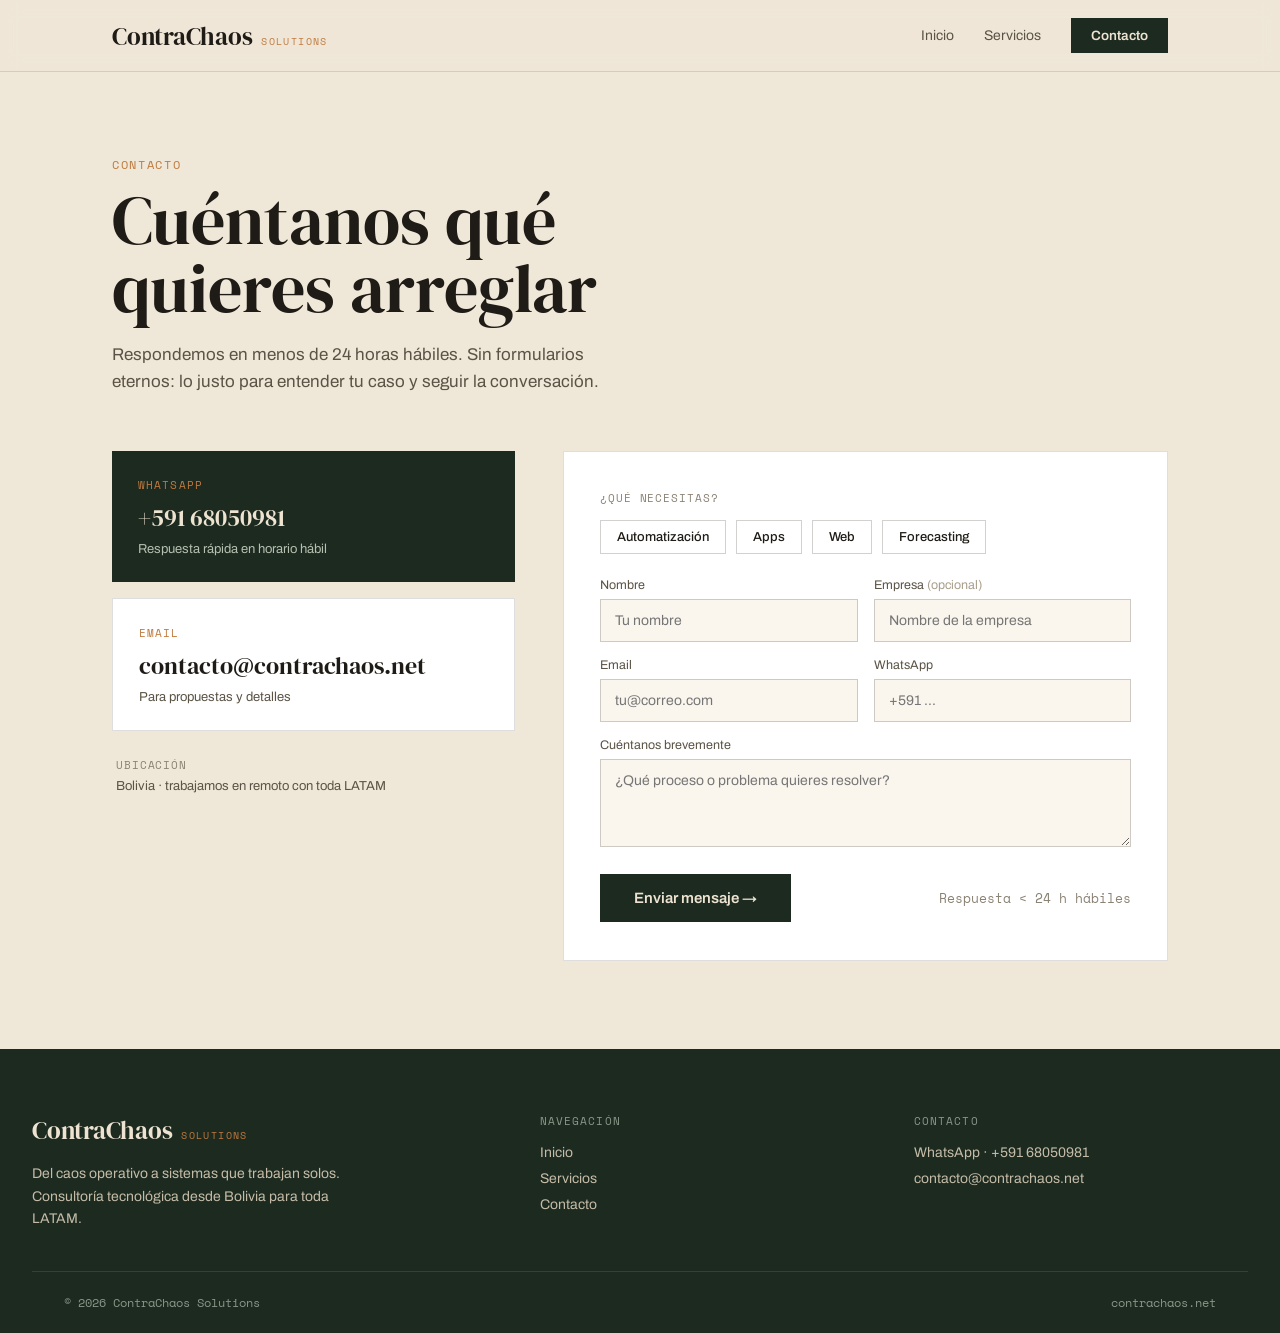
==== contacto/index.html @ bf6b0fed "Build sitio multi-página v2 desde diseño aprobado Convierte el archivo de referencia de Design en 7 " ====
<!DOCTYPE html>
<html lang="es">
<head>
  <meta charset="UTF-8">
  <meta name="viewport" content="width=device-width, initial-scale=1.0">
  <title>Contacto — ContraChaos Solutions</title>
  <meta name="description" content="Cuéntanos qué quieres arreglar. Respondemos en menos de 24 horas hábiles.">
  <link rel="preconnect" href="https://fonts.googleapis.com">
  <link rel="preconnect" href="https://fonts.gstatic.com" crossorigin>
  <link href="https://fonts.googleapis.com/css2?family=Archivo:wght@400;500;600;700&family=DM+Serif+Display:ital,wght@0,400;1,400&family=Space+Mono:wght@400;700&display=swap" rel="stylesheet">
  <link rel="stylesheet" href="/css/styles.css">
</head>
<body>
<div class="site-wrap">

  <!-- NAV -->
  <nav class="nav">
    <div class="container nav-inner">
      <a href="/" class="logo">
        <span class="logo-name">ContraChaos</span>
        <span class="logo-tag">Solutions</span>
      </a>
      <div class="nav-links">
        <a href="/" class="nav-item">Inicio</a>
        <a href="/servicios/" class="nav-item">Servicios</a>
        <a href="/contacto/" class="btn btn-dark nav-cta">Contacto</a>
      </div>
    </div>
  </nav>

  <main>
    <div class="page">
      <section style="max-width:1120px;margin:0 auto;padding:84px 32px 88px;">

        <div data-reveal class="section-tag">Contacto</div>
        <h1 data-reveal style="font-size:clamp(40px,6vw,68px);line-height:1.0;margin:0 0 18px;max-width:620px;">Cuéntanos qué quieres arreglar</h1>
        <p data-reveal style="font-size:17px;line-height:1.6;color:#5b5346;max-width:500px;margin:0 0 56px;">Respondemos en menos de 24 horas hábiles. Sin formularios eternos: lo justo para entender tu caso y seguir la conversación.</p>

        <div class="contact-grid">

          <!-- CANALES DIRECTOS -->
          <div data-reveal class="contact-channels">
            <a href="https://wa.me/59168050981" class="channel-card channel-card-dark scard">
              <span class="channel-label">WhatsApp</span>
              <span class="channel-value">+591 68050981</span>
              <span class="channel-meta-dark">Respuesta rápida en horario hábil</span>
            </a>
            <a href="mailto:contacto@contrachaos.net" class="channel-card channel-card-light scard">
              <span class="channel-label">Email</span>
              <span class="channel-value">contacto@contrachaos.net</span>
              <span class="channel-meta-light">Para propuestas y detalles</span>
            </a>
            <div class="contact-location">
              <span style="font-family:'Space Mono',monospace;font-size:11px;letter-spacing:.08em;text-transform:uppercase;color:#8a8273;">Ubicación</span><br>
              Bolivia · trabajamos en remoto con toda LATAM
            </div>
          </div>

          <!-- FORMULARIO -->
          <div data-reveal class="contact-form-box">
            <form id="contact-form">
              <!-- IMPORTANTE: reemplaza NUEVO_ACCESS_KEY_CONTACTO con tu segundo access key de Web3Forms -->
              <input type="hidden" name="access_key" value="73c7b378-d5a3-476c-9cb5-faffe801a14d">
              <input type="hidden" name="subject" value="Nuevo contacto desde contrachaos.net">
              <input type="hidden" name="from_name" value="ContraChaos — Formulario de contacto">
              <input type="hidden" id="selected-service" name="servicio_interes" value="">

              <div style="margin-bottom:24px;">
                <label class="form-label-mono">¿Qué necesitas?</label>
                <div class="pills">
                  <button type="button" class="pill" data-svc="Automatización de workflows">Automatización</button>
                  <button type="button" class="pill" data-svc="Desarrollo de apps">Apps</button>
                  <button type="button" class="pill" data-svc="Páginas web">Web</button>
                  <button type="button" class="pill" data-svc="Forecasting">Forecasting</button>
                </div>
              </div>

              <div class="form-grid-2" style="margin-bottom:16px;">
                <div>
                  <label class="form-label">Nombre</label>
                  <input class="form-input" type="text" name="nombre" placeholder="Tu nombre" required>
                </div>
                <div>
                  <label class="form-label">Empresa <span class="form-optional">(opcional)</span></label>
                  <input class="form-input" type="text" name="empresa" placeholder="Nombre de la empresa">
                </div>
              </div>

              <div class="form-grid-2" style="margin-bottom:16px;">
                <div>
                  <label class="form-label">Email</label>
                  <input class="form-input" type="email" name="email" placeholder="tu@correo.com" required>
                </div>
                <div>
                  <label class="form-label">WhatsApp</label>
                  <input class="form-input" type="text" name="whatsapp" placeholder="+591 ...">
                </div>
              </div>

              <div style="margin-bottom:24px;">
                <label class="form-label">Cuéntanos brevemente</label>
                <textarea class="form-textarea" name="mensaje" rows="4" placeholder="¿Qué proceso o problema quieres resolver?"></textarea>
              </div>

              <div class="form-row">
                <button type="submit" class="btn btn-dark submit-btn" style="padding:16px 34px;font-size:15px;font-weight:600;">Enviar mensaje →</button>
                <span class="form-note">Respuesta &lt; 24 h hábiles</span>
              </div>
            </form>
          </div>

        </div>
      </section>
    </div>
  </main>

  <!-- FOOTER -->
  <footer class="footer">
    <div class="footer-inner">
      <div class="footer-grid">
        <div>
          <div class="logo footer-logo">
            <span class="logo-name">ContraChaos</span>
            <span class="logo-tag">Solutions</span>
          </div>
          <p class="footer-desc">Del caos operativo a sistemas que trabajan solos. Consultoría tecnológica desde Bolivia para toda LATAM.</p>
        </div>
        <div>
          <div class="footer-col-head">Navegación</div>
          <div class="footer-nav">
            <a href="/" class="footer-link">Inicio</a>
            <a href="/servicios/" class="footer-link">Servicios</a>
            <a href="/contacto/" class="footer-link">Contacto</a>
          </div>
        </div>
        <div>
          <div class="footer-col-head">Contacto</div>
          <div class="footer-nav">
            <a href="https://wa.me/59168050981" class="footer-link">WhatsApp · +591 68050981</a>
            <a href="mailto:contacto@contrachaos.net" class="footer-link">contacto@contrachaos.net</a>
          </div>
        </div>
      </div>
      <div class="footer-bottom">
        <span>© 2026 ContraChaos Solutions</span>
        <span>contrachaos.net</span>
      </div>
    </div>
  </footer>

</div>
<script src="/js/main.js"></script>
</body>
</html>
---- css/styles.css ----
/* === RESET & BASE === */
*, *::before, *::after { box-sizing: border-box; }
html, body { margin: 0; padding: 0; }
body { background: #EFE7D7; color: #1F1B16; font-family: 'Archivo', sans-serif; -webkit-font-smoothing: antialiased; overflow-x: hidden; }
::selection { background: #C07A3E; color: #1C2A20; }
a { text-decoration: none; color: inherit; transition: color .18s ease; }
input, textarea, button, select { font-family: 'Archivo', sans-serif; }
input:focus, textarea:focus, select:focus { outline: none; border-color: #C07A3E !important; }
h1, h2, h3, h4 { font-family: 'DM Serif Display', serif; font-weight: 400; margin: 0; }

/* === ANIMATIONS === */
@keyframes pageIn { from { opacity: 0; transform: translateY(16px); } to { opacity: 1; transform: translateY(0); } }
@keyframes gridShift { from { background-position: 0 0; } to { background-position: 48px 48px; } }

/* === LAYOUT === */
.page { animation: pageIn .5s ease both; }
.container { max-width: 1120px; margin: 0 auto; padding: 0 32px; }
.site-wrap { min-height: 100vh; display: flex; flex-direction: column; }
main { flex: 1; }

/* === NAV === */
.nav {
  position: sticky; top: 0; z-index: 50;
  background: rgba(239,231,215,.92);
  backdrop-filter: blur(8px);
  -webkit-backdrop-filter: blur(8px);
  border-bottom: 1px solid rgba(31,27,22,.12);
}
.nav-inner {
  display: flex; align-items: center; justify-content: space-between;
  padding-top: 18px; padding-bottom: 18px;
}
.logo { display: flex; align-items: baseline; gap: 9px; }
.logo-name { font-family: 'DM Serif Display', serif; font-size: 25px; letter-spacing: -.01em; color: #1F1B16; }
.logo-tag { font-family: 'Space Mono', monospace; font-size: 10px; letter-spacing: .14em; text-transform: uppercase; color: #C07A3E; }
.nav-links { display: flex; gap: 30px; align-items: center; }
.nav-item { font-size: 14px; color: #5b5346; }
.nav-item:hover, .nav-item.active { color: #C07A3E; }

/* === BUTTONS === */
.btn {
  display: inline-flex; align-items: center; cursor: pointer;
  transition: transform .18s ease, background .2s ease, color .2s ease, box-shadow .2s ease;
  text-decoration: none; border: none; font-family: 'Archivo', sans-serif;
}
.btn:hover { transform: translateY(-2px); }
.btn-dark { background: #1C2A20; color: #EDE3D0; padding: 10px 20px; font-size: 13.5px; font-weight: 600; }
.btn-amber { background: #C07A3E; color: #1C2A20; padding: 16px 32px; font-size: 15px; font-weight: 600; }
.btn-outline { border: 1px solid rgba(237,227,208,.4); color: #EDE3D0; padding: 16px 30px; font-size: 15px; background: transparent; }
.btn-dark-lg { background: #1C2A20; color: #EDE3D0; padding: 17px 34px; font-size: 15px; font-weight: 600; white-space: nowrap; }
.btn-full { width: 100%; justify-content: center; }

/* === ARROW LINK === */
.arrow-link { display: inline-flex; gap: 8px; align-items: center; transition: gap .2s ease; font-weight: 600; }
.arrow-link:hover { gap: 14px; }

/* === GRID HERO BG === */
.hero-grid-bg {
  position: absolute; inset: 0; pointer-events: none;
  background-image: linear-gradient(rgba(237,227,208,.06) 1px, transparent 1px), linear-gradient(90deg, rgba(237,227,208,.06) 1px, transparent 1px);
  background-size: 48px 48px;
  animation: gridShift 9s linear infinite;
}
.hero-grid-bg-sm {
  position: absolute; inset: 0; pointer-events: none;
  background-image: linear-gradient(rgba(237,227,208,.05) 1px, transparent 1px), linear-gradient(90deg, rgba(237,227,208,.05) 1px, transparent 1px);
  background-size: 44px 44px;
}

/* === DARK HERO === */
.hero-dark { background: #1C2A20; color: #EDE3D0; position: relative; overflow: hidden; }

/* === SECTION TAGS === */
.section-tag { font-family: 'Space Mono', monospace; font-size: 12px; letter-spacing: .14em; text-transform: uppercase; color: #C07A3E; margin-bottom: 14px; }
.section-tag-sm { font-family: 'Space Mono', monospace; font-size: 12px; letter-spacing: .12em; text-transform: uppercase; color: #C07A3E; margin-bottom: 24px; }

/* === SERVICE CARDS === */
.scard { transition: transform .25s ease, box-shadow .25s ease; }
.scard:hover { transform: translateY(-4px); box-shadow: 0 16px 40px rgba(28,42,32,.16); }

/* === SERVICES GRID === */
.services-grid { display: grid; grid-template-columns: repeat(2, 1fr); gap: 20px; }
.services-grid-lg { display: grid; grid-template-columns: repeat(2, 1fr); gap: 22px; }

/* === PROCESS GRID === */
.process-grid { display: grid; grid-template-columns: repeat(4, 1fr); gap: 1px; background: rgba(31,27,22,.14); border: 1px solid rgba(31,27,22,.14); }
.process-step { background: #EFE7D7; padding: 28px 24px; display: flex; flex-direction: column; gap: 12px; min-height: 190px; }

/* === CTA BAND === */
.cta-band { background: #C07A3E; color: #1C2A20; }
.cta-band-inner { padding: 72px 0; display: flex; justify-content: space-between; align-items: center; flex-wrap: wrap; gap: 28px; }

/* === PRICING GATE === */
.gate-card { background: #1C2A20; color: #EDE3D0; padding: 34px 32px; }
.gate-price-label { font-family: 'Space Mono', monospace; font-size: 11px; letter-spacing: .1em; text-transform: uppercase; color: #8a978a; margin-bottom: 12px; }
.gate-price { font-family: 'DM Serif Display', serif; font-size: 48px; line-height: 1; }
.gate-sub { font-size: 14px; color: #b6c0b0; margin-top: 10px; }
.gate-form-wrap { margin-top: 26px; padding-top: 24px; border-top: 1px solid rgba(237,227,208,.18); display: none; }
.gate-form-wrap.open { display: block; }
.gate-form-wrap p { font-size: 14px; line-height: 1.55; color: #cdd4c8; margin: 0 0 18px; }
.gate-fields { display: flex; flex-direction: column; gap: 12px; }
.gate-input { border: 1px solid rgba(237,227,208,.28); background: rgba(237,227,208,.06); padding: 13px 15px; font-size: 14px; color: #EDE3D0; width: 100%; }
.gate-input::placeholder { color: rgba(237,227,208,.45); }
.gate-note { font-size: 12px; color: #8a978a; margin: 14px 0 0; text-align: center; font-family: 'Space Mono', monospace; letter-spacing: .02em; }
.gate-success { margin-top: 26px; padding-top: 24px; border-top: 1px solid rgba(237,227,208,.18); font-size: 14px; color: #cdd4c8; line-height: 1.6; display: none; }
.gate-success.show { display: block; }

/* === SERVICE BODY === */
.service-body-grid { display: grid; grid-template-columns: 1.15fr .85fr; gap: 56px; }
.includes-list { display: flex; flex-direction: column; }
.include-item { display: flex; gap: 16px; align-items: baseline; padding: 18px 0; border-top: 1px solid rgba(31,27,22,.14); }
.include-plus { font-family: 'Space Mono', monospace; font-size: 13px; color: #C07A3E; font-weight: 700; flex-shrink: 0; }
.include-text { font-size: 16px; color: #2c271f; }

/* === NEXT SERVICE === */
.next-service { border-top: 1px solid rgba(31,27,22,.14); margin-top: 32px; }
.next-service-link { display: flex; justify-content: space-between; align-items: center; color: #1F1B16; gap: 20px; flex-wrap: wrap; padding: 40px 32px; max-width: 1120px; margin: 0 auto; }

/* === CONTACT === */
.contact-grid { display: grid; grid-template-columns: .8fr 1.2fr; gap: 48px; align-items: start; }
.contact-channels { display: flex; flex-direction: column; gap: 16px; }
.channel-card { text-decoration: none; padding: 26px; display: flex; flex-direction: column; gap: 8px; transition: transform .25s ease, box-shadow .25s ease; }
.channel-card:hover { transform: translateY(-4px); box-shadow: 0 16px 40px rgba(28,42,32,.16); }
.channel-card-dark { background: #1C2A20; color: #EDE3D0; }
.channel-card-light { background: #fff; border: 1px solid rgba(31,27,22,.14); color: #1F1B16; }
.channel-label { font-family: 'Space Mono', monospace; font-size: 11px; letter-spacing: .1em; text-transform: uppercase; color: #C07A3E; }
.channel-value { font-family: 'DM Serif Display', serif; font-size: 24px; }
.channel-meta-dark { font-size: 13px; color: #b6c0b0; }
.channel-meta-light { font-size: 13px; color: #5b5346; }
.contact-location { padding: 8px 4px; font-size: 13px; color: #5b5346; line-height: 1.6; }
.contact-form-box { background: #fff; border: 1px solid rgba(31,27,22,.14); padding: 38px 36px; }
.pills { display: flex; gap: 10px; flex-wrap: wrap; }
.pill { border: 1px solid rgba(31,27,22,.2); background: #fff; color: #1F1B16; padding: 9px 16px; font-size: 13px; font-weight: 500; cursor: pointer; transition: all .18s; }
.pill:hover { border-color: #1C2A20; }
.pill.active { background: #1C2A20; color: #EDE3D0; border-color: #1C2A20; }
.form-label { font-size: 12.5px; color: #5b5346; display: block; margin-bottom: 7px; }
.form-label-mono { font-family: 'Space Mono', monospace; font-size: 11px; letter-spacing: .08em; text-transform: uppercase; color: #8a8273; display: block; margin-bottom: 14px; }
.form-input { width: 100%; border: 1px solid rgba(31,27,22,.2); background: #faf6ee; padding: 13px 14px; font-size: 14px; color: #1F1B16; }
.form-textarea { width: 100%; border: 1px solid rgba(31,27,22,.2); background: #faf6ee; padding: 13px 14px; font-size: 14px; color: #1F1B16; resize: vertical; font-family: 'Archivo', sans-serif; }
.form-grid-2 { display: grid; grid-template-columns: 1fr 1fr; gap: 16px; }
.form-optional { color: #a89e8c; }
.form-row { display: flex; justify-content: space-between; align-items: center; gap: 16px; flex-wrap: wrap; }
.form-note { font-size: 12.5px; color: #8a8273; font-family: 'Space Mono', monospace; }

/* === BREADCRUMB === */
.breadcrumb { font-family: 'Space Mono', monospace; font-size: 12px; color: #8a978a; margin-bottom: 34px; }
.breadcrumb a { color: #8a978a; }
.breadcrumb a:hover { color: #EDE3D0; }

/* === FOOTER === */
.footer { background: #1C2A20; color: #c5bca7; }
.footer-inner { padding: 64px 32px 0; }
.footer-grid { display: grid; grid-template-columns: 1.4fr 1fr 1fr; gap: 40px; padding-bottom: 40px; }
.footer-logo { margin-bottom: 16px; }
.footer-logo .logo-name { color: #EDE3D0; }
.footer-desc { font-size: 14px; line-height: 1.6; max-width: 320px; margin: 0; }
.footer-col-head { font-family: 'Space Mono', monospace; font-size: 11px; letter-spacing: .1em; text-transform: uppercase; color: #8a978a; margin-bottom: 16px; }
.footer-nav { display: flex; flex-direction: column; gap: 11px; font-size: 14px; }
.footer-link { color: #c5bca7; }
.footer-link:hover { color: #EDE3D0; }
.footer-bottom { border-top: 1px solid rgba(237,227,208,.12); padding: 22px 32px; display: flex; justify-content: space-between; align-items: center; flex-wrap: wrap; gap: 12px; font-family: 'Space Mono', monospace; font-size: 11.5px; color: #8a978a; }

/* === RESPONSIVE === */
@media (max-width: 900px) {
  .process-grid { grid-template-columns: repeat(2, 1fr); }
  .contact-grid { grid-template-columns: 1fr; }
  .footer-grid { grid-template-columns: 1fr 1fr; }
  .service-body-grid { grid-template-columns: 1fr; }
}
@media (max-width: 700px) {
  .container { padding: 0 20px; }
  .services-grid, .services-grid-lg { grid-template-columns: 1fr; }
  .form-grid-2 { grid-template-columns: 1fr; }
  .footer-grid { grid-template-columns: 1fr; }
  .process-grid { grid-template-columns: 1fr; }
  .cta-band-inner { flex-direction: column; }
  .nav-links { gap: 16px; }
}
@media (prefers-reduced-motion: reduce) {
  [data-reveal] { opacity: 1 !important; transform: none !important; transition: none !important; }
  .hero-grid-bg { animation: none; }
}
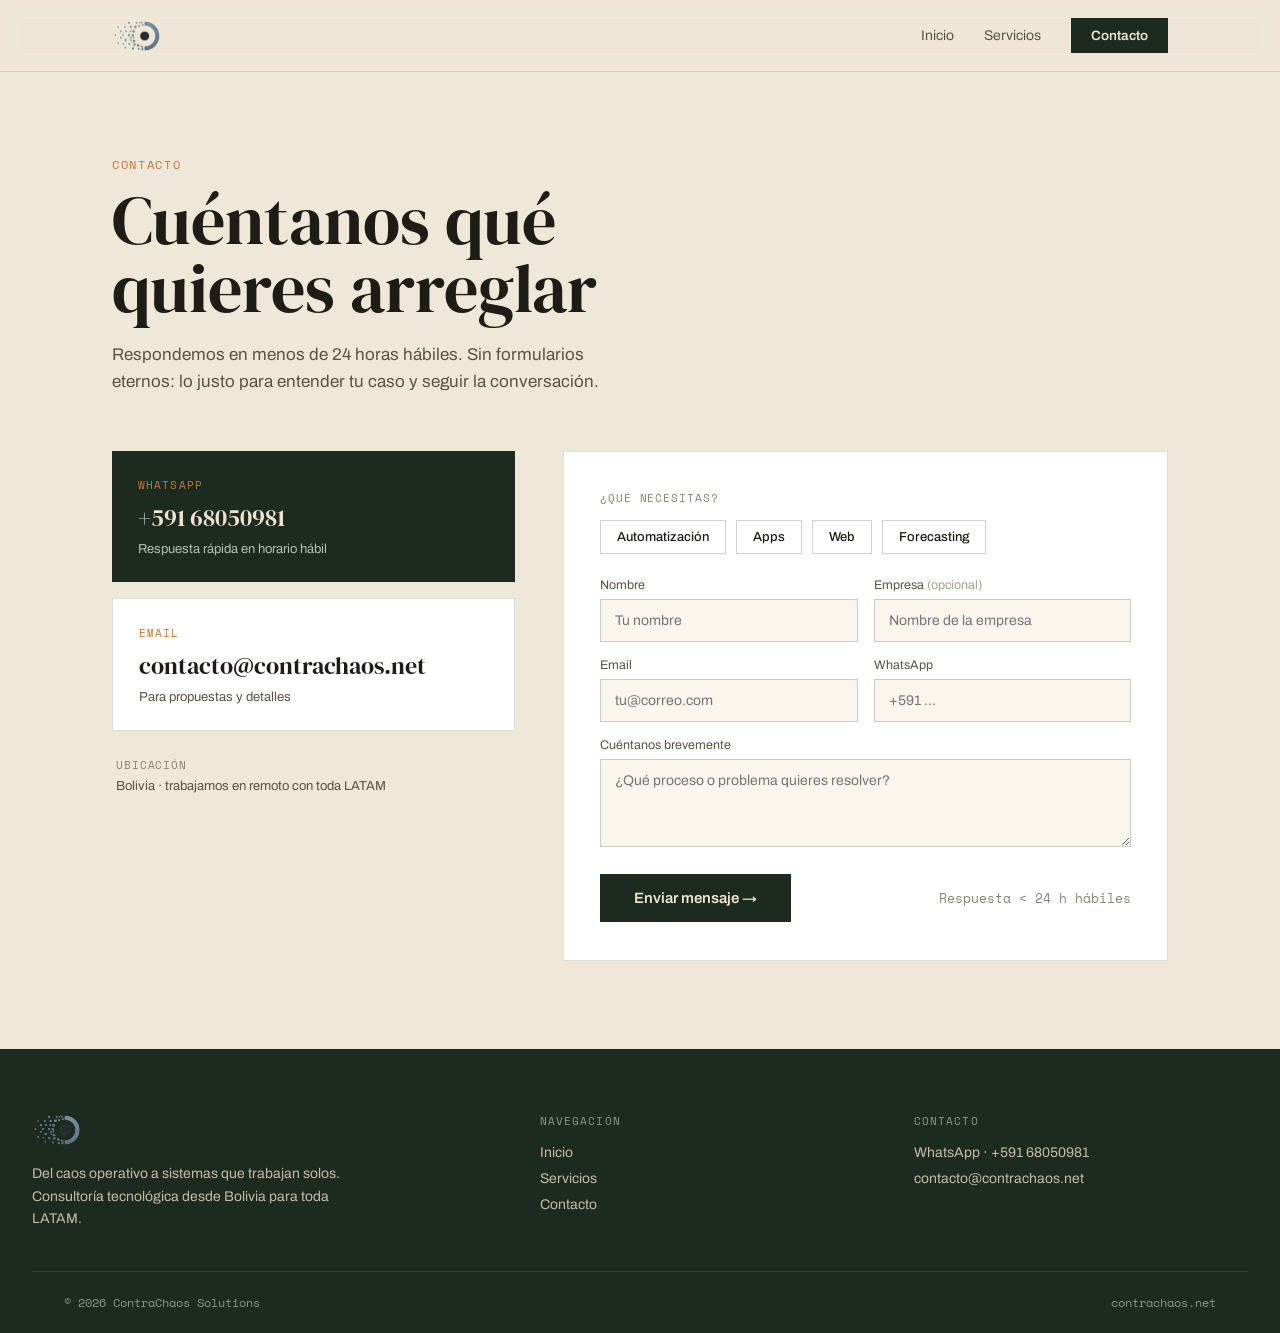
==== commit 04f51467: "Add logo, hamburger menu y corrección de access keys - Logo imagen en nav (logo_contrachaos_nav.png)" ====
--- a/contacto/index.html
+++ b/contacto/index.html
@@ -17,14 +17,21 @@
   <nav class="nav">
     <div class="container nav-inner">
       <a href="/" class="logo">
-        <span class="logo-name">ContraChaos</span>
-        <span class="logo-tag">Solutions</span>
+        <img src="/img/logo_contrachaos_nav.png" alt="ContraChaos Solutions" class="logo-img">
       </a>
       <div class="nav-links">
         <a href="/" class="nav-item">Inicio</a>
         <a href="/servicios/" class="nav-item">Servicios</a>
         <a href="/contacto/" class="btn btn-dark nav-cta">Contacto</a>
       </div>
+      <button class="nav-hamburger" id="nav-hamburger" aria-label="Menú">
+        <span></span><span></span><span></span>
+      </button>
+    </div>
+    <div class="nav-mobile-panel" id="nav-mobile-panel">
+      <a href="/" class="nav-mobile-item">Inicio</a>
+      <a href="/servicios/" class="nav-mobile-item">Servicios</a>
+      <a href="/contacto/" class="nav-mobile-cta">Contacto</a>
     </div>
   </nav>
 
@@ -119,10 +126,9 @@
     <div class="footer-inner">
       <div class="footer-grid">
         <div>
-          <div class="logo footer-logo">
-            <span class="logo-name">ContraChaos</span>
-            <span class="logo-tag">Solutions</span>
-          </div>
+          <div class="footer-logo">
+          <img src="/img/logo_contrachaos_transparente.png" alt="ContraChaos Solutions" class="logo-img-footer">
+        </div>
           <p class="footer-desc">Del caos operativo a sistemas que trabajan solos. Consultoría tecnológica desde Bolivia para toda LATAM.</p>
         </div>
         <div>
--- a/css/styles.css
+++ b/css/styles.css
@@ -30,9 +30,9 @@
   display: flex; align-items: center; justify-content: space-between;
   padding-top: 18px; padding-bottom: 18px;
 }
-.logo { display: flex; align-items: baseline; gap: 9px; }
-.logo-name { font-family: 'DM Serif Display', serif; font-size: 25px; letter-spacing: -.01em; color: #1F1B16; }
-.logo-tag { font-family: 'Space Mono', monospace; font-size: 10px; letter-spacing: .14em; text-transform: uppercase; color: #C07A3E; }
+.logo { display: flex; align-items: center; }
+.logo-img { height: 34px; width: auto; display: block; }
+.logo-img-footer { height: 34px; width: auto; display: block; }
 .nav-links { display: flex; gap: 30px; align-items: center; }
 .nav-item { font-size: 14px; color: #5b5346; }
 .nav-item:hover, .nav-item.active { color: #C07A3E; }
@@ -160,6 +160,58 @@
 .footer-link:hover { color: #EDE3D0; }
 .footer-bottom { border-top: 1px solid rgba(237,227,208,.12); padding: 22px 32px; display: flex; justify-content: space-between; align-items: center; flex-wrap: wrap; gap: 12px; font-family: 'Space Mono', monospace; font-size: 11.5px; color: #8a978a; }
 
+/* === HAMBURGER MENU === */
+.nav-hamburger {
+  display: none;
+  flex-direction: column;
+  gap: 5px;
+  cursor: pointer;
+  background: none;
+  border: none;
+  padding: 4px;
+}
+.nav-hamburger span {
+  display: block;
+  width: 24px;
+  height: 2px;
+  background: #1F1B16;
+  transition: transform .25s ease, opacity .25s ease;
+}
+.nav-hamburger.open span:nth-child(1) { transform: translateY(7px) rotate(45deg); }
+.nav-hamburger.open span:nth-child(2) { opacity: 0; }
+.nav-hamburger.open span:nth-child(3) { transform: translateY(-7px) rotate(-45deg); }
+
+.nav-mobile-panel {
+  display: none;
+  flex-direction: column;
+  gap: 0;
+  background: rgba(239,231,215,.98);
+  backdrop-filter: blur(8px);
+  -webkit-backdrop-filter: blur(8px);
+  border-top: 1px solid rgba(31,27,22,.10);
+  padding: 8px 0 16px;
+}
+.nav-mobile-panel.open { display: flex; }
+.nav-mobile-item {
+  font-size: 16px;
+  color: #5b5346;
+  padding: 14px 32px;
+  display: block;
+  border-bottom: 1px solid rgba(31,27,22,.07);
+  transition: color .18s, background .18s;
+}
+.nav-mobile-item:hover, .nav-mobile-item.active { color: #C07A3E; background: rgba(192,122,62,.06); }
+.nav-mobile-cta {
+  margin: 14px 32px 0;
+  background: #1C2A20;
+  color: #EDE3D0;
+  padding: 14px 20px;
+  font-size: 15px;
+  font-weight: 600;
+  text-align: center;
+  display: block;
+}
+
 /* === RESPONSIVE === */
 @media (max-width: 900px) {
   .process-grid { grid-template-columns: repeat(2, 1fr); }
@@ -174,7 +226,8 @@
   .footer-grid { grid-template-columns: 1fr; }
   .process-grid { grid-template-columns: 1fr; }
   .cta-band-inner { flex-direction: column; }
-  .nav-links { gap: 16px; }
+  .nav-links { display: none; }
+  .nav-hamburger { display: flex; }
 }
 @media (prefers-reduced-motion: reduce) {
   [data-reveal] { opacity: 1 !important; transform: none !important; transition: none !important; }
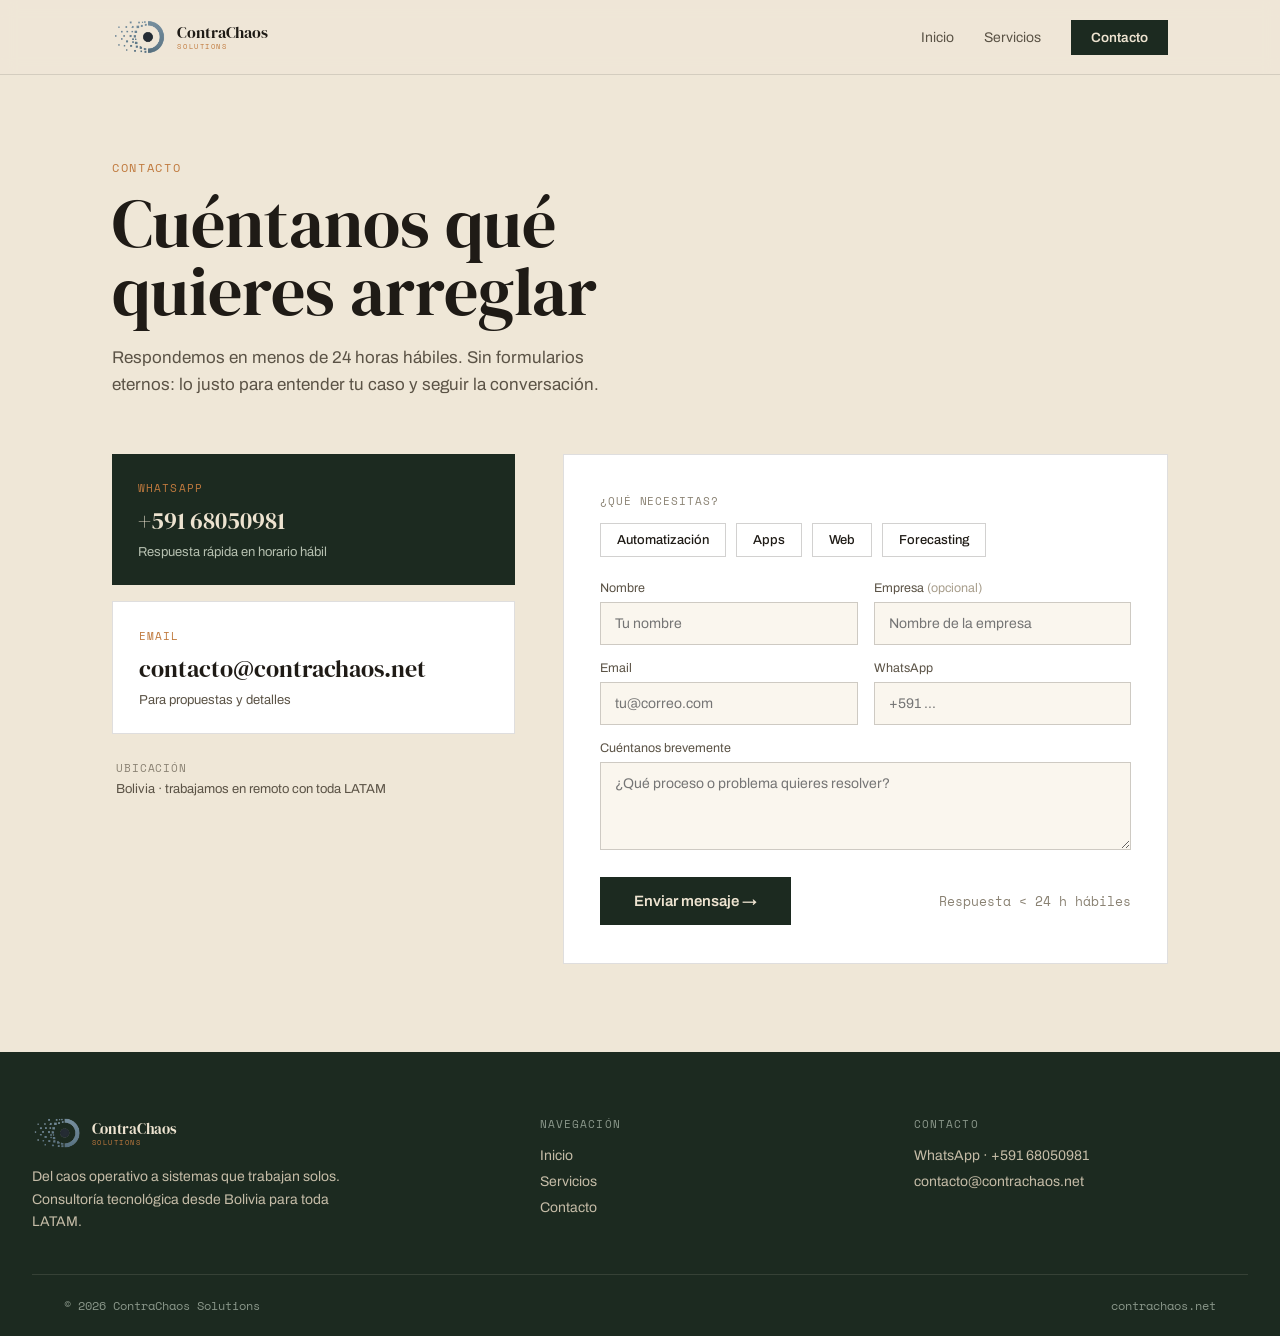
==== commit f87bce26: "Add ContraChaos Solutions wordmark text next to logo in nav and footer DM Serif Display for "ContraC" ====
--- a/contacto/index.html
+++ b/contacto/index.html
@@ -18,6 +18,7 @@
     <div class="container nav-inner">
       <a href="/" class="logo">
         <img src="/img/logo_contrachaos_nav.png" alt="ContraChaos Solutions" class="logo-img">
+        <span class="logo-wordmark"><span class="logo-name">ContraChaos</span><span class="logo-sub">Solutions</span></span>
       </a>
       <div class="nav-links">
         <a href="/" class="nav-item">Inicio</a>
@@ -128,6 +129,7 @@
         <div>
           <div class="footer-logo">
           <img src="/img/logo_contrachaos_transparente.png" alt="ContraChaos Solutions" class="logo-img-footer">
+          <span class="logo-wordmark"><span class="logo-name">ContraChaos</span><span class="logo-sub">Solutions</span></span>
         </div>
           <p class="footer-desc">Del caos operativo a sistemas que trabajan solos. Consultoría tecnológica desde Bolivia para toda LATAM.</p>
         </div>
--- a/css/styles.css
+++ b/css/styles.css
@@ -1,7 +1,8 @@
 /* === RESET & BASE === */
 *, *::before, *::after { box-sizing: border-box; }
-html, body { margin: 0; padding: 0; }
-body { background: #EFE7D7; color: #1F1B16; font-family: 'Archivo', sans-serif; -webkit-font-smoothing: antialiased; overflow-x: hidden; }
+html, body { margin: 0; padding: 0; overflow-x: hidden; max-width: 100%; }
+img { max-width: 100%; display: block; }
+body { background: #EFE7D7; color: #1F1B16; font-family: 'Archivo', sans-serif; -webkit-font-smoothing: antialiased; }
 ::selection { background: #C07A3E; color: #1C2A20; }
 a { text-decoration: none; color: inherit; transition: color .18s ease; }
 input, textarea, button, select { font-family: 'Archivo', sans-serif; }
@@ -15,8 +16,8 @@
 /* === LAYOUT === */
 .page { animation: pageIn .5s ease both; }
 .container { max-width: 1120px; margin: 0 auto; padding: 0 32px; }
-.site-wrap { min-height: 100vh; display: flex; flex-direction: column; }
-main { flex: 1; }
+.site-wrap { min-height: 100vh; display: flex; flex-direction: column; overflow-x: hidden; }
+main { flex: 1; overflow-x: hidden; }
 
 /* === NAV === */
 .nav {
@@ -30,9 +31,14 @@
   display: flex; align-items: center; justify-content: space-between;
   padding-top: 18px; padding-bottom: 18px;
 }
-.logo { display: flex; align-items: center; }
-.logo-img { height: 34px; width: auto; display: block; }
-.logo-img-footer { height: 34px; width: auto; display: block; }
+.logo { display: flex; align-items: center; flex-shrink: 0; min-width: 0; gap: 10px; }
+.logo-img { display: block; height: 38px; max-height: 38px; width: auto; max-width: 180px; object-fit: contain; flex-shrink: 0; }
+.logo-img-footer { display: block; height: 34px; max-height: 34px; width: auto; max-width: 180px; object-fit: contain; flex-shrink: 0; }
+.logo-wordmark { display: flex; flex-direction: column; gap: 3px; line-height: 1; }
+.logo-name { font-family: 'DM Serif Display', serif; font-size: 16px; color: #1F1B16; letter-spacing: -.01em; white-space: nowrap; }
+.logo-sub { font-family: 'Space Mono', monospace; font-size: 7px; letter-spacing: .22em; text-transform: uppercase; color: #C07A3E; white-space: nowrap; }
+.footer-logo { display: flex; align-items: center; gap: 10px; margin-bottom: 16px; }
+.footer-logo .logo-name { color: #EDE3D0; font-size: 15px; }
 .nav-links { display: flex; gap: 30px; align-items: center; }
 .nav-item { font-size: 14px; color: #5b5346; }
 .nav-item:hover, .nav-item.active { color: #C07A3E; }
@@ -68,7 +74,7 @@
 }
 
 /* === DARK HERO === */
-.hero-dark { background: #1C2A20; color: #EDE3D0; position: relative; overflow: hidden; }
+.hero-dark { background: #1C2A20; color: #EDE3D0; position: relative; overflow: hidden; max-width: 100%; }
 
 /* === SECTION TAGS === */
 .section-tag { font-family: 'Space Mono', monospace; font-size: 12px; letter-spacing: .14em; text-transform: uppercase; color: #C07A3E; margin-bottom: 14px; }
@@ -148,8 +154,8 @@
 .breadcrumb a:hover { color: #EDE3D0; }
 
 /* === FOOTER === */
-.footer { background: #1C2A20; color: #c5bca7; }
-.footer-inner { padding: 64px 32px 0; }
+.footer { background: #1C2A20; color: #c5bca7; overflow: hidden; }
+.footer-inner { padding: 64px 32px 0; max-width: 100%; }
 .footer-grid { display: grid; grid-template-columns: 1.4fr 1fr 1fr; gap: 40px; padding-bottom: 40px; }
 .footer-logo { margin-bottom: 16px; }
 .footer-logo .logo-name { color: #EDE3D0; }
@@ -219,15 +225,23 @@
   .footer-grid { grid-template-columns: 1fr 1fr; }
   .service-body-grid { grid-template-columns: 1fr; }
 }
-@media (max-width: 700px) {
+@media (max-width: 768px) {
   .container { padding: 0 20px; }
   .services-grid, .services-grid-lg { grid-template-columns: 1fr; }
   .form-grid-2 { grid-template-columns: 1fr; }
   .footer-grid { grid-template-columns: 1fr; }
   .process-grid { grid-template-columns: 1fr; }
   .cta-band-inner { flex-direction: column; }
-  .nav-links { display: none; }
-  .nav-hamburger { display: flex; }
+  .nav-links { display: none !important; }
+  .nav-hamburger { display: flex !important; }
+  .logo-img { height: 28px; max-height: 28px; }
+  .logo-img-footer { height: 28px; max-height: 28px; }
+  .logo-name { font-size: 14px; }
+  .logo-sub { font-size: 6.5px; letter-spacing: .18em; }
+  .logo { gap: 8px; }
+  .contact-grid { grid-template-columns: 1fr; }
+  .service-body-grid { grid-template-columns: 1fr; }
+  .next-service-link { flex-direction: column; align-items: flex-start; gap: 12px; }
 }
 @media (prefers-reduced-motion: reduce) {
   [data-reveal] { opacity: 1 !important; transform: none !important; transition: none !important; }
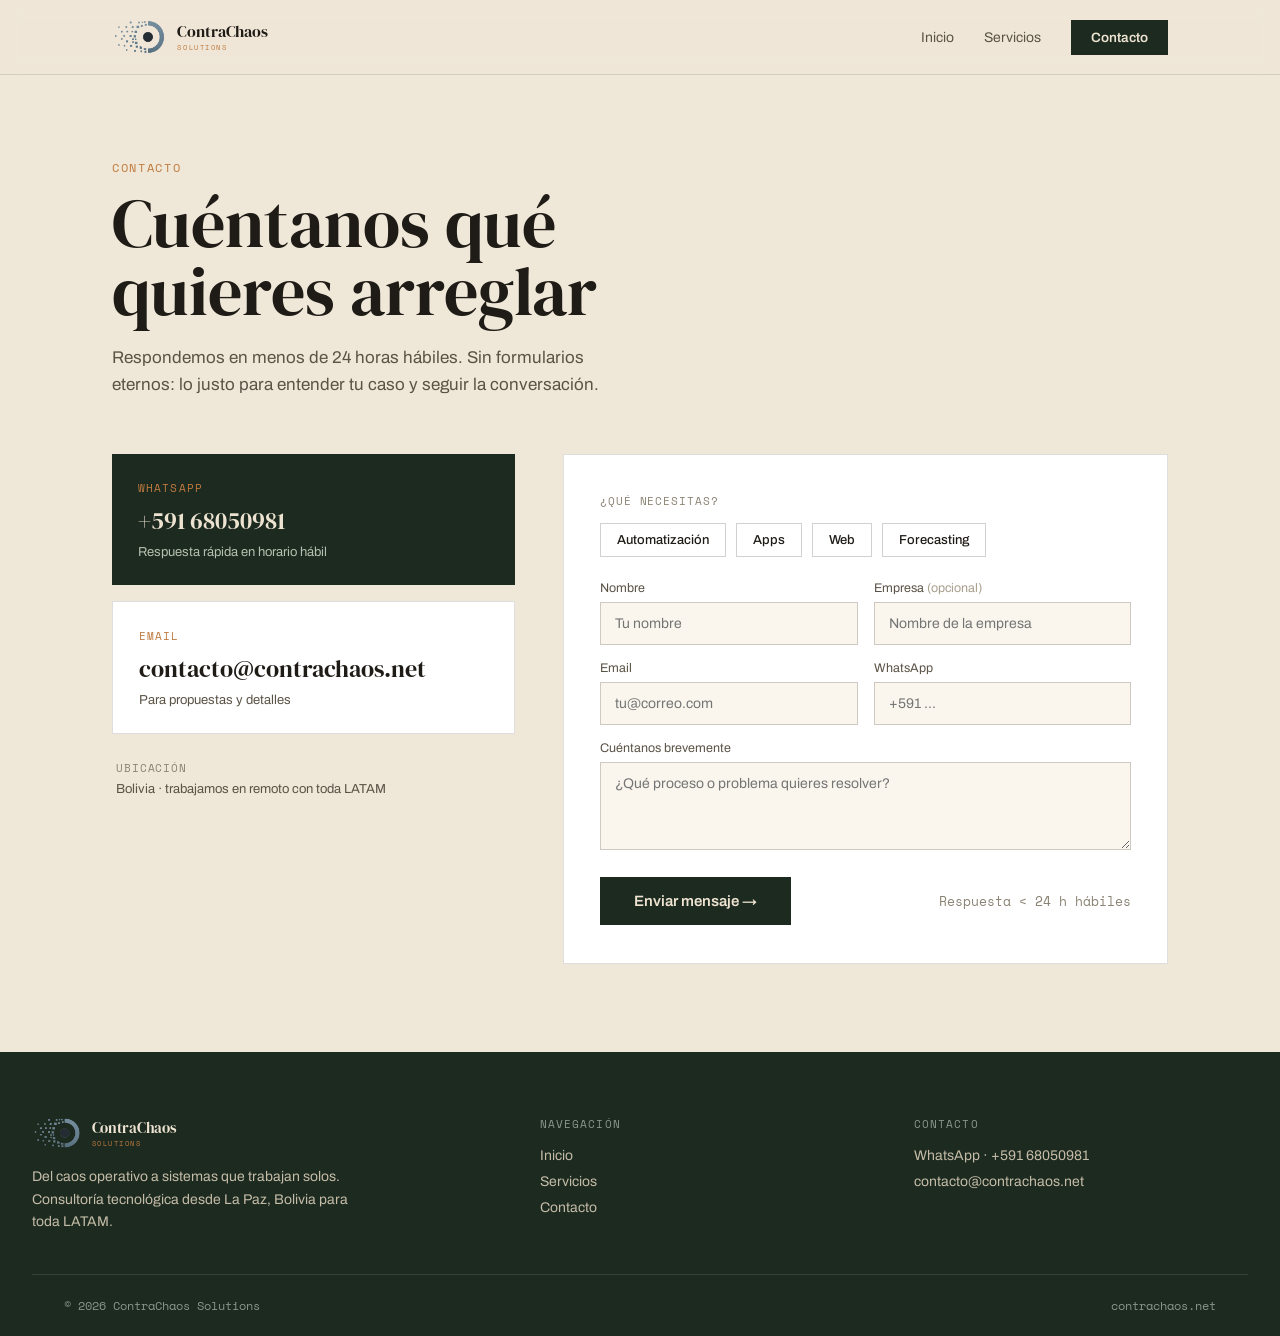
==== commit f30b2e7b: "SEO: sitemap, robots, 404 real, canonical/OG, JSON-LD, señal local y precios coherentes - Agrega sit" ====
--- a/contacto/index.html
+++ b/contacto/index.html
@@ -3,8 +3,22 @@
 <head>
   <meta charset="UTF-8">
   <meta name="viewport" content="width=device-width, initial-scale=1.0">
-  <title>Contacto — ContraChaos Solutions</title>
-  <meta name="description" content="Cuéntanos qué quieres arreglar. Respondemos en menos de 24 horas hábiles.">
+  <title>Contacto — ContraChaos Solutions | La Paz, Bolivia</title>
+  <meta name="description" content="Cuéntanos qué quieres arreglar. Escríbenos desde La Paz, Bolivia por formulario o WhatsApp y respondemos en menos de 24 horas hábiles.">
+  <link rel="canonical" href="https://contrachaos.net/contacto/">
+  <meta property="og:type" content="website">
+  <meta property="og:site_name" content="ContraChaos Solutions">
+  <meta property="og:locale" content="es_BO">
+  <meta property="og:title" content="Contacto — ContraChaos Solutions | La Paz, Bolivia">
+  <meta property="og:description" content="Cuéntanos qué quieres arreglar. Escríbenos desde La Paz, Bolivia por formulario o WhatsApp y respondemos en menos de 24 horas hábiles.">
+  <meta property="og:url" content="https://contrachaos.net/contacto/">
+  <meta property="og:image" content="https://contrachaos.net/img/og-contrachaos.png">
+  <meta property="og:image:width" content="1200">
+  <meta property="og:image:height" content="630">
+  <meta name="twitter:card" content="summary_large_image">
+  <meta name="twitter:title" content="Contacto — ContraChaos Solutions | La Paz, Bolivia">
+  <meta name="twitter:description" content="Cuéntanos qué quieres arreglar. Escríbenos desde La Paz, Bolivia por formulario o WhatsApp y respondemos en menos de 24 horas hábiles.">
+  <meta name="twitter:image" content="https://contrachaos.net/img/og-contrachaos.png">
   <link rel="preconnect" href="https://fonts.googleapis.com">
   <link rel="preconnect" href="https://fonts.gstatic.com" crossorigin>
   <link href="https://fonts.googleapis.com/css2?family=Archivo:wght@400;500;600;700&family=DM+Serif+Display:ital,wght@0,400;1,400&family=Space+Mono:wght@400;700&display=swap" rel="stylesheet">
@@ -131,7 +145,7 @@
           <img src="/img/logo_contrachaos_transparente.png" alt="ContraChaos Solutions" class="logo-img-footer">
           <span class="logo-wordmark"><span class="logo-name">ContraChaos</span><span class="logo-sub">Solutions</span></span>
         </div>
-          <p class="footer-desc">Del caos operativo a sistemas que trabajan solos. Consultoría tecnológica desde Bolivia para toda LATAM.</p>
+          <p class="footer-desc">Del caos operativo a sistemas que trabajan solos. Consultoría tecnológica desde La Paz, Bolivia para toda LATAM.</p>
         </div>
         <div>
           <div class="footer-col-head">Navegación</div>
--- a/css/styles.css
+++ b/css/styles.css
@@ -34,11 +34,9 @@
 .logo { display: flex; align-items: center; flex-shrink: 0; min-width: 0; gap: 10px; }
 .logo-img { display: block; height: 38px; max-height: 38px; width: auto; max-width: 180px; object-fit: contain; flex-shrink: 0; }
 .logo-img-footer { display: block; height: 34px; max-height: 34px; width: auto; max-width: 180px; object-fit: contain; flex-shrink: 0; }
-.logo-wordmark { display: flex; flex-direction: column; gap: 3px; line-height: 1; }
+.logo-wordmark { display: flex; flex-direction: column; gap: 5px; line-height: 1; }
 .logo-name { font-family: 'DM Serif Display', serif; font-size: 16px; color: #1F1B16; letter-spacing: -.01em; white-space: nowrap; }
 .logo-sub { font-family: 'Space Mono', monospace; font-size: 7px; letter-spacing: .22em; text-transform: uppercase; color: #C07A3E; white-space: nowrap; }
-.footer-logo { display: flex; align-items: center; gap: 10px; margin-bottom: 16px; }
-.footer-logo .logo-name { color: #EDE3D0; font-size: 15px; }
 .nav-links { display: flex; gap: 30px; align-items: center; }
 .nav-item { font-size: 14px; color: #5b5346; }
 .nav-item:hover, .nav-item.active { color: #C07A3E; }
@@ -110,6 +108,15 @@
 .gate-note { font-size: 12px; color: #8a978a; margin: 14px 0 0; text-align: center; font-family: 'Space Mono', monospace; letter-spacing: .02em; }
 .gate-success { margin-top: 26px; padding-top: 24px; border-top: 1px solid rgba(237,227,208,.18); font-size: 14px; color: #cdd4c8; line-height: 1.6; display: none; }
 .gate-success.show { display: block; }
+.gate-tier-table { margin: 16px 0 20px; display: flex; flex-direction: column; gap: 0; }
+.gate-tier-row { padding: 14px 0; border-bottom: 1px solid rgba(237,227,208,.10); }
+.gate-tier-row:last-child { border-bottom: none; }
+.gate-tier-label { font-family: 'Space Mono', monospace; font-size: 10px; letter-spacing: .1em; text-transform: uppercase; color: #8a978a; margin-bottom: 6px; }
+.gate-tier-name { font-size: 14px; color: #EDE3D0; font-weight: 500; margin-bottom: 5px; }
+.gate-tier-prices { display: flex; gap: 16px; flex-wrap: wrap; }
+.gate-tier-price { font-size: 13px; color: #cdd4c8; }
+.gate-tier-price strong { color: #C07A3E; font-weight: 600; }
+.gate-tier-price-only { font-size: 13px; color: #cdd4c8; font-style: italic; }
 
 /* === SERVICE BODY === */
 .service-body-grid { display: grid; grid-template-columns: 1.15fr .85fr; gap: 56px; }
@@ -157,8 +164,8 @@
 .footer { background: #1C2A20; color: #c5bca7; overflow: hidden; }
 .footer-inner { padding: 64px 32px 0; max-width: 100%; }
 .footer-grid { display: grid; grid-template-columns: 1.4fr 1fr 1fr; gap: 40px; padding-bottom: 40px; }
-.footer-logo { margin-bottom: 16px; }
-.footer-logo .logo-name { color: #EDE3D0; }
+.footer-logo { display: flex; align-items: center; gap: 10px; margin-bottom: 16px; }
+.footer-logo .logo-name { color: #EDE3D0; font-size: 15px; }
 .footer-desc { font-size: 14px; line-height: 1.6; max-width: 320px; margin: 0; }
 .footer-col-head { font-family: 'Space Mono', monospace; font-size: 11px; letter-spacing: .1em; text-transform: uppercase; color: #8a978a; margin-bottom: 16px; }
 .footer-nav { display: flex; flex-direction: column; gap: 11px; font-size: 14px; }
